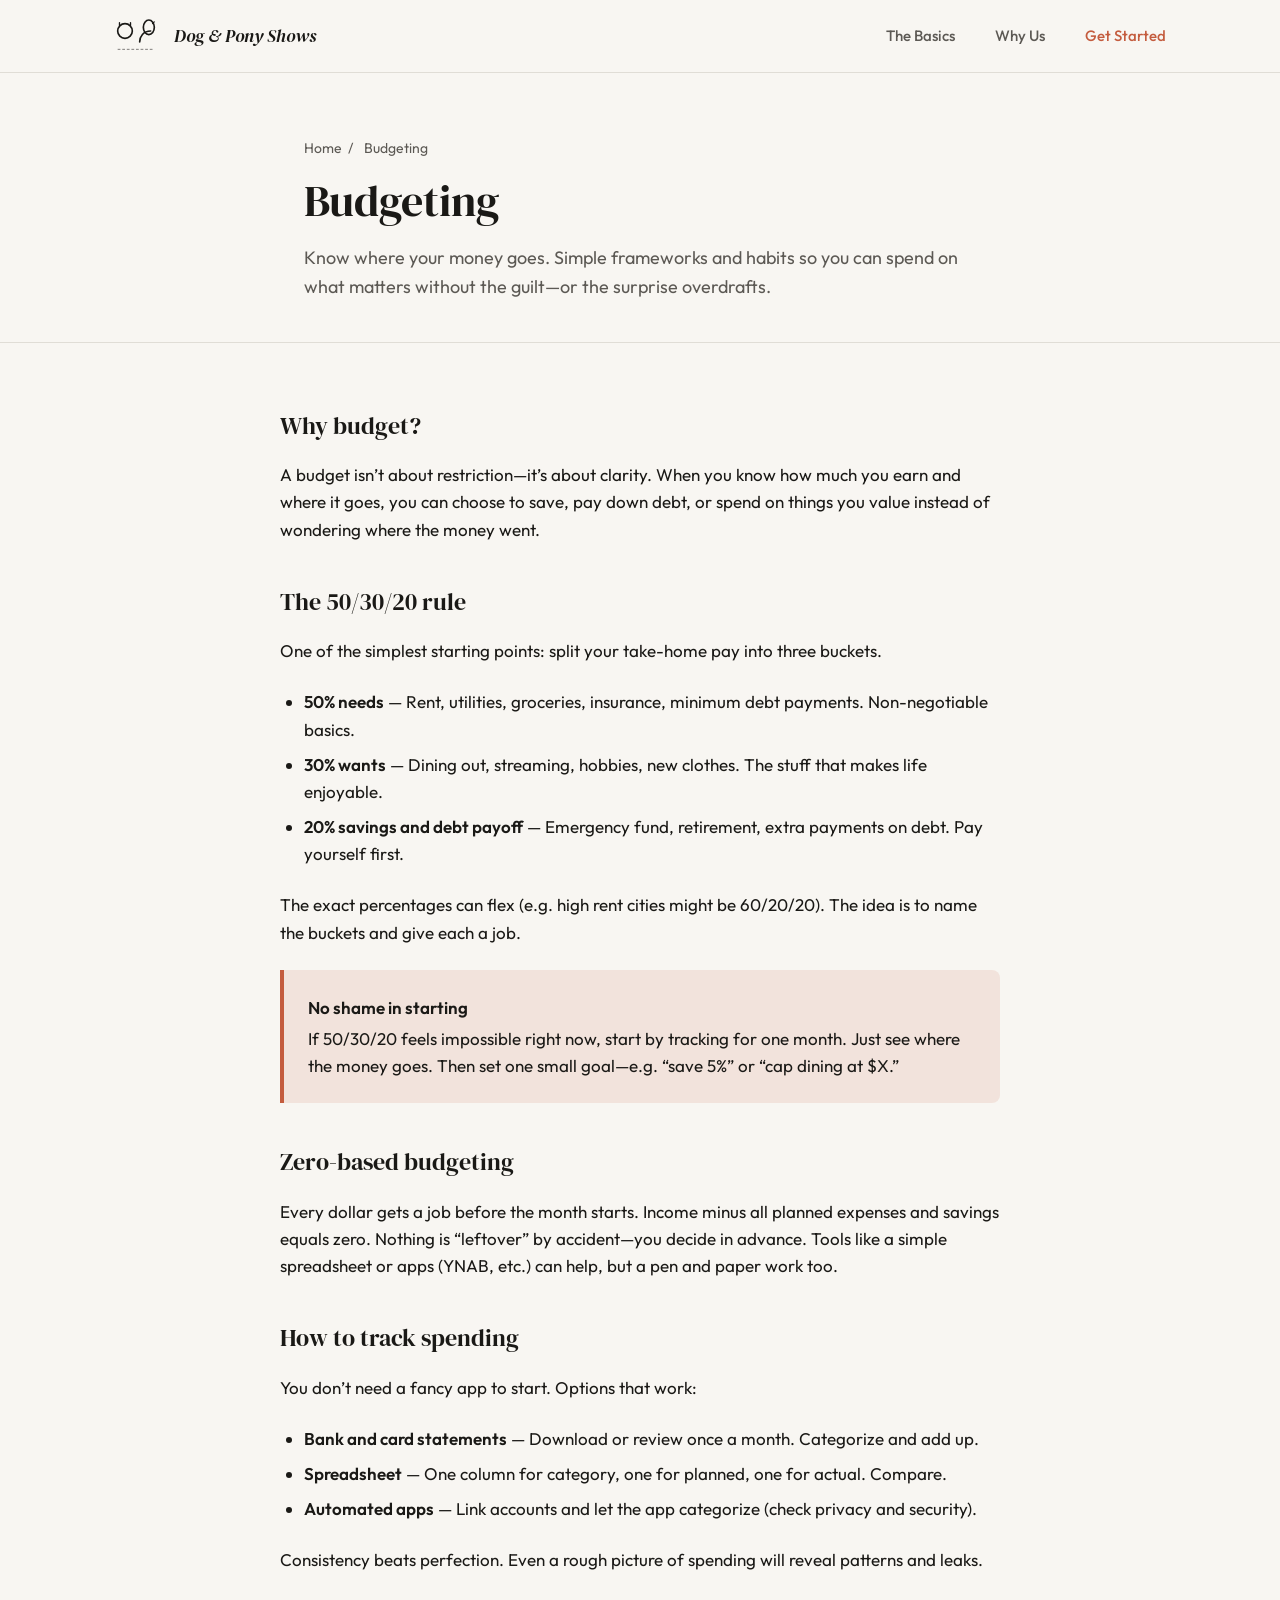
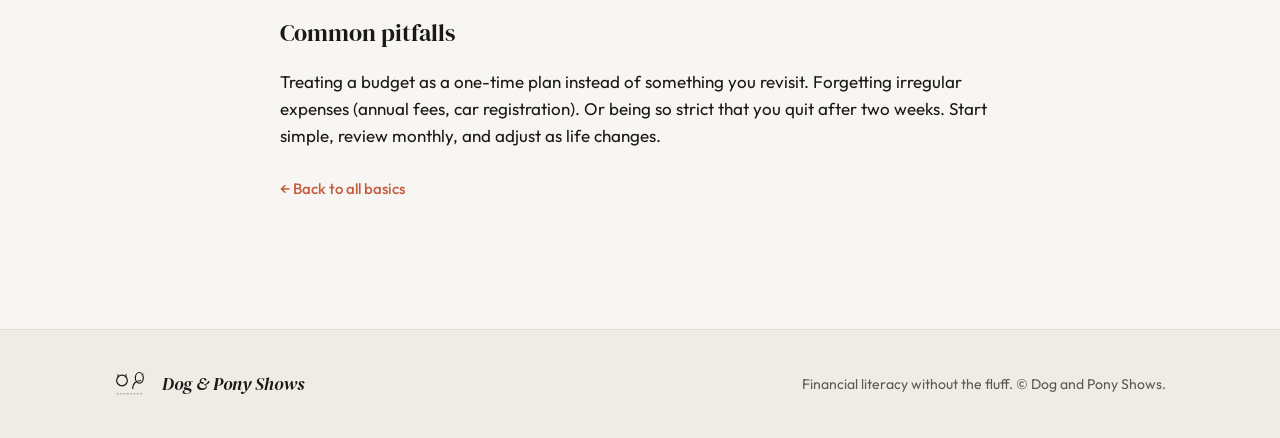
==== budgeting.html @ 1b129f69 "eee" ====
<!DOCTYPE html>
<html lang="en">
<head>
  <meta charset="UTF-8">
  <meta name="viewport" content="width=device-width, initial-scale=1.0">
  <title>Budgeting Basics | Dog & Pony Shows</title>
  <meta name="description" content="The 50/30/20 rule, zero-based budgeting, and how to track spending so you know where your money goes.">
  <link rel="icon" type="image/svg+xml" href="favicon.svg">
  <link rel="preconnect" href="https://fonts.googleapis.com">
  <link rel="preconnect" href="https://fonts.gstatic.com" crossorigin>
  <link href="https://fonts.googleapis.com/css2?family=DM+Serif+Display:ital@0;1&family=Outfit:wght@300;400;500;600;700&display=swap" rel="stylesheet">
  <link rel="stylesheet" href="styles.css">
</head>
<body>
  <header class="site-header">
    <div class="container header-inner">
      <a href="index.html" class="logo" aria-label="Dog and Pony Shows Home">
        <svg class="logo-mark" viewBox="0 0 48 40" fill="none" xmlns="http://www.w3.org/2000/svg" aria-hidden="true">
          <circle cx="12" cy="14" r="8" stroke="currentColor" stroke-width="1.8"/>
          <path d="M6 8v-3M18 8v-3" stroke="currentColor" stroke-width="1.5" stroke-linecap="round"/>
          <path d="M28 26c0-6 4-12 12-12" stroke="currentColor" stroke-width="1.8" stroke-linecap="round"/>
          <ellipse cx="38" cy="10" rx="6" ry="8" stroke="currentColor" stroke-width="1.8"/>
          <path d="M42 6l2-2" stroke="currentColor" stroke-width="1.2" stroke-linecap="round"/>
          <path d="M4 34h40" stroke="currentColor" stroke-width="1" stroke-dasharray="3 2" opacity="0.6"/>
        </svg>
        <span class="logo-text">Dog & Pony Shows</span>
      </a>
      <nav class="nav">
        <a href="index.html#basics">The Basics</a>
        <a href="index.html#about">Why Us</a>
        <a href="index.html#start" class="nav-cta">Get Started</a>
      </nav>
    </div>
  </header>

  <main>
    <section class="page-hero">
      <div class="container">
        <nav class="breadcrumb">
          <a href="index.html">Home</a><span>/</span><span>Budgeting</span>
        </nav>
        <h1 class="page-title">Budgeting</h1>
        <p class="page-intro">Know where your money goes. Simple frameworks and habits so you can spend on what matters without the guilt—or the surprise overdrafts.</p>
      </div>
    </section>

    <article class="article-body container">
      <h2>Why budget?</h2>
      <p>A budget isn’t about restriction—it’s about clarity. When you know how much you earn and where it goes, you can choose to save, pay down debt, or spend on things you value instead of wondering where the money went.</p>

      <h2>The 50/30/20 rule</h2>
      <p>One of the simplest starting points: split your take-home pay into three buckets.</p>
      <ul>
        <li><strong>50% needs</strong> — Rent, utilities, groceries, insurance, minimum debt payments. Non-negotiable basics.</li>
        <li><strong>30% wants</strong> — Dining out, streaming, hobbies, new clothes. The stuff that makes life enjoyable.</li>
        <li><strong>20% savings and debt payoff</strong> — Emergency fund, retirement, extra payments on debt. Pay yourself first.</li>
      </ul>
      <p>The exact percentages can flex (e.g. high rent cities might be 60/20/20). The idea is to name the buckets and give each a job.</p>

      <div class="tip">
        <strong>No shame in starting</strong>
        If 50/30/20 feels impossible right now, start by tracking for one month. Just see where the money goes. Then set one small goal—e.g. “save 5%” or “cap dining at $X.”
      </div>

      <h2>Zero-based budgeting</h2>
      <p>Every dollar gets a job before the month starts. Income minus all planned expenses and savings equals zero. Nothing is “leftover” by accident—you decide in advance. Tools like a simple spreadsheet or apps (YNAB, etc.) can help, but a pen and paper work too.</p>

      <h2>How to track spending</h2>
      <p>You don’t need a fancy app to start. Options that work:</p>
      <ul>
        <li><strong>Bank and card statements</strong> — Download or review once a month. Categorize and add up.</li>
        <li><strong>Spreadsheet</strong> — One column for category, one for planned, one for actual. Compare.</li>
        <li><strong>Automated apps</strong> — Link accounts and let the app categorize (check privacy and security).</li>
      </ul>
      <p>Consistency beats perfection. Even a rough picture of spending will reveal patterns and leaks.</p>

      <h2>Common pitfalls</h2>
      <p>Treating a budget as a one-time plan instead of something you revisit. Forgetting irregular expenses (annual fees, car registration). Or being so strict that you quit after two weeks. Start simple, review monthly, and adjust as life changes.</p>

      <p><a href="index.html#basics" class="back-link">← Back to all basics</a></p>
    </article>
  </main>

  <footer class="site-footer">
    <div class="container footer-inner">
      <a href="index.html" class="logo logo-footer">
        <svg class="logo-mark" viewBox="0 0 48 40" fill="none" xmlns="http://www.w3.org/2000/svg" aria-hidden="true">
          <circle cx="12" cy="14" r="8" stroke="currentColor" stroke-width="1.8"/>
          <path d="M6 8v-3M18 8v-3" stroke="currentColor" stroke-width="1.5" stroke-linecap="round"/>
          <path d="M28 26c0-6 4-12 12-12" stroke="currentColor" stroke-width="1.8" stroke-linecap="round"/>
          <ellipse cx="38" cy="10" rx="6" ry="8" stroke="currentColor" stroke-width="1.8"/>
          <path d="M42 6l2-2" stroke="currentColor" stroke-width="1.2" stroke-linecap="round"/>
          <path d="M4 34h40" stroke="currentColor" stroke-width="1" stroke-dasharray="3 2" opacity="0.6"/>
        </svg>
        <span class="logo-text">Dog & Pony Shows</span>
      </a>
      <p class="footer-tagline">Financial literacy without the fluff. &copy; Dog and Pony Shows.</p>
    </div>
  </footer>
</body>
</html>
---- styles.css ----
/* ============================================
   Dog & Pony Shows — Financial Literacy
   Professional, distinctive, no fluff
   ============================================ */

:root {
  --color-bg: #f8f6f2;
  --color-bg-alt: #efece6;
  --color-text: #1a1916;
  --color-text-muted: #5c5954;
  --color-accent: #c45c3e;
  --color-accent-hover: #a84a2f;
  --color-accent-soft: rgba(196, 92, 62, 0.12);
  --color-border: #e0ddd6;
  --font-display: 'DM Serif Display', Georgia, serif;
  --font-body: 'Outfit', -apple-system, BlinkMacSystemFont, sans-serif;
  --space-xs: 0.5rem;
  --space-sm: 1rem;
  --space-md: 1.5rem;
  --space-lg: 2.5rem;
  --space-xl: 4rem;
  --space-2xl: 6rem;
  --radius: 8px;
  --radius-lg: 12px;
  --shadow: 0 4px 20px rgba(26, 25, 22, 0.06);
  --shadow-hover: 0 8px 32px rgba(26, 25, 22, 0.1);
}

*,
*::before,
*::after {
  box-sizing: border-box;
}

html {
  scroll-behavior: smooth;
}

body {
  margin: 0;
  font-family: var(--font-body);
  font-size: 1.0625rem;
  line-height: 1.6;
  color: var(--color-text);
  background-color: var(--color-bg);
}

.container {
  width: 100%;
  max-width: 1100px;
  margin: 0 auto;
  padding: 0 var(--space-md);
}

/* ----- Header ----- */
.site-header {
  position: sticky;
  top: 0;
  z-index: 100;
  background: rgba(248, 246, 242, 0.92);
  backdrop-filter: blur(10px);
  border-bottom: 1px solid var(--color-border);
}

.header-inner {
  display: flex;
  align-items: center;
  justify-content: space-between;
  height: 72px;
}

.logo {
  display: inline-flex;
  align-items: center;
  gap: var(--space-sm);
  text-decoration: none;
  color: var(--color-text);
  font-weight: 600;
  font-size: 1.125rem;
  transition: color 0.2s;
}

.logo:hover {
  color: var(--color-accent);
}

.logo-mark {
  width: 44px;
  height: 37px;
  flex-shrink: 0;
}

.logo-text {
  font-family: var(--font-display);
  font-weight: 400;
  font-style: italic;
}

.nav {
  display: flex;
  align-items: center;
  gap: var(--space-lg);
}

.nav a {
  color: var(--color-text-muted);
  text-decoration: none;
  font-weight: 500;
  font-size: 0.9375rem;
  transition: color 0.2s;
}

.nav a:hover {
  color: var(--color-text);
}

.nav-cta {
  color: var(--color-accent) !important;
}

.nav-cta:hover {
  color: var(--color-accent-hover) !important;
}

/* ----- Hero ----- */
.hero {
  position: relative;
  padding: var(--space-2xl) 0;
  overflow: hidden;
}

.hero-inner {
  position: relative;
  z-index: 1;
}

.hero-tagline {
  font-size: 0.875rem;
  font-weight: 600;
  text-transform: uppercase;
  letter-spacing: 0.12em;
  color: var(--color-accent);
  margin: 0 0 var(--space-sm);
}

.hero-title {
  font-family: var(--font-display);
  font-size: clamp(2.25rem, 5vw, 3.5rem);
  font-weight: 400;
  line-height: 1.15;
  margin: 0 0 var(--space-md);
  max-width: 14ch;
}

.hero-desc {
  font-size: 1.1875rem;
  color: var(--color-text-muted);
  max-width: 42ch;
  margin: 0 0 var(--space-lg);
}

.btn {
  display: inline-block;
  padding: 0.875rem 1.75rem;
  font-family: var(--font-body);
  font-size: 1rem;
  font-weight: 600;
  text-decoration: none;
  border-radius: var(--radius);
  transition: background 0.2s, color 0.2s, transform 0.15s;
}

.btn-primary {
  background: var(--color-accent);
  color: #fff;
  border: none;
}

.btn-primary:hover {
  background: var(--color-accent-hover);
  transform: translateY(-1px);
}

.btn-secondary {
  background: transparent;
  color: var(--color-accent);
  border: 2px solid var(--color-accent);
}

.btn-secondary:hover {
  background: var(--color-accent-soft);
  transform: translateY(-1px);
}

.hero-accent {
  position: absolute;
  bottom: -20%;
  right: -10%;
  width: 55%;
  max-width: 500px;
  height: 70%;
  background: radial-gradient(ellipse at center, var(--color-accent-soft) 0%, transparent 70%);
  pointer-events: none;
}

/* ----- Social proof ----- */
.social-proof {
  padding: var(--space-xl) 0;
  background: var(--color-bg-alt);
  border-top: 1px solid var(--color-border);
  border-bottom: 1px solid var(--color-border);
}

.social-proof-text {
  text-align: center;
  font-size: 0.9375rem;
  color: var(--color-text-muted);
  margin: 0 0 var(--space-md);
}

.stat-row {
  display: flex;
  justify-content: center;
  gap: var(--space-xl);
  flex-wrap: wrap;
}

.stat {
  display: flex;
  flex-direction: column;
  align-items: center;
  gap: var(--space-xs);
}

.stat-num {
  font-family: var(--font-display);
  font-size: 2rem;
  font-weight: 400;
  color: var(--color-accent);
  line-height: 1;
}

.stat-label {
  font-size: 0.8125rem;
  color: var(--color-text-muted);
  text-transform: uppercase;
  letter-spacing: 0.06em;
}

/* ----- Basics (cards) ----- */
.basics {
  padding: var(--space-2xl) 0;
}

.section-title {
  font-family: var(--font-display);
  font-size: clamp(1.75rem, 3vw, 2.25rem);
  font-weight: 400;
  margin: 0 0 var(--space-xs);
}

.section-subtitle {
  color: var(--color-text-muted);
  margin: 0 0 var(--space-xl);
  max-width: 40ch;
}

.cards {
  display: grid;
  grid-template-columns: repeat(auto-fill, minmax(320px, 1fr));
  gap: var(--space-md);
}

.card {
  background: #fff;
  border: 1px solid var(--color-border);
  border-radius: var(--radius-lg);
  padding: var(--space-lg);
  transition: box-shadow 0.2s, border-color 0.2s;
}

.card-link {
  text-decoration: none;
  color: inherit;
  display: block;
  height: 100%;
}

.card-link:hover .card {
  box-shadow: var(--shadow-hover);
  border-color: var(--color-accent);
}

.card:hover {
  box-shadow: var(--shadow-hover);
  border-color: var(--color-accent);
}

.card-icon {
  font-size: 1.75rem;
  margin-bottom: var(--space-sm);
}

.card h3 {
  font-family: var(--font-display);
  font-size: 1.25rem;
  font-weight: 400;
  margin: 0 0 var(--space-sm);
}

.card p {
  margin: 0;
  font-size: 0.9375rem;
  color: var(--color-text-muted);
  line-height: 1.55;
}

/* ----- About ----- */
.about {
  padding: var(--space-2xl) 0;
  background: var(--color-bg-alt);
}

.about-inner {
  display: grid;
  gap: var(--space-xl);
}

.about-content h2 {
  font-family: var(--font-display);
  font-size: 1.75rem;
  font-weight: 400;
  margin: 0 0 var(--space-md);
}

.about-content p {
  margin: 0 0 var(--space-md);
  color: var(--color-text-muted);
  max-width: 55ch;
}

.about-list {
  margin: 0;
  padding-left: 1.25rem;
  color: var(--color-text-muted);
}

.about-list li {
  margin-bottom: var(--space-xs);
}

.pullquote {
  font-family: var(--font-display);
  font-size: 1.5rem;
  font-style: italic;
  line-height: 1.35;
  margin: 0;
  padding: var(--space-lg);
  border-left: 4px solid var(--color-accent);
  background: #fff;
  border-radius: 0 var(--radius) var(--radius) 0;
  color: var(--color-text);
}

/* ----- CTA ----- */
.cta {
  padding: var(--space-2xl) 0;
  text-align: center;
}

.cta h2 {
  font-family: var(--font-display);
  font-size: clamp(1.5rem, 3vw, 2rem);
  font-weight: 400;
  margin: 0 0 var(--space-sm);
}

.cta p {
  color: var(--color-text-muted);
  margin: 0 0 var(--space-lg);
}

/* ----- Footer ----- */
.site-footer {
  padding: var(--space-lg) 0;
  border-top: 1px solid var(--color-border);
  background: var(--color-bg-alt);
}

.footer-inner {
  display: flex;
  flex-wrap: wrap;
  align-items: center;
  justify-content: space-between;
  gap: var(--space-md);
}

.logo-footer .logo-mark {
  width: 32px;
  height: 27px;
}

.footer-tagline {
  font-size: 0.875rem;
  color: var(--color-text-muted);
  margin: 0;
}

/* ----- Article / topic pages ----- */
.page-hero {
  padding: var(--space-xl) 0 var(--space-lg);
  border-bottom: 1px solid var(--color-border);
}

.page-hero .container {
  max-width: 720px;
}

.breadcrumb {
  font-size: 0.875rem;
  margin-bottom: var(--space-sm);
}

.breadcrumb a {
  color: var(--color-text-muted);
  text-decoration: none;
}

.breadcrumb a:hover {
  color: var(--color-accent);
}

.breadcrumb span {
  color: var(--color-text-muted);
  margin: 0 0.35rem;
}

.page-title {
  font-family: var(--font-display);
  font-size: clamp(2rem, 4vw, 2.75rem);
  font-weight: 400;
  margin: 0 0 var(--space-sm);
  line-height: 1.2;
}

.page-intro {
  font-size: 1.125rem;
  color: var(--color-text-muted);
  margin: 0;
  line-height: 1.6;
}

.article-body {
  padding: var(--space-xl) 0;
  max-width: 720px;
  margin: 0 auto;
}

.article-body h2 {
  font-family: var(--font-display);
  font-size: 1.5rem;
  font-weight: 400;
  margin: var(--space-lg) 0 var(--space-sm);
}

.article-body h2:first-child {
  margin-top: 0;
}

.article-body h3 {
  font-size: 1.125rem;
  font-weight: 600;
  margin: var(--space-md) 0 var(--space-xs);
}

.article-body p {
  margin: 0 0 var(--space-md);
  color: var(--color-text);
}

.article-body ul,
.article-body ol {
  margin: 0 0 var(--space-md);
  padding-left: 1.5rem;
}

.article-body li {
  margin-bottom: var(--space-xs);
}

.article-body strong {
  font-weight: 600;
}

.back-link {
  display: inline-flex;
  align-items: center;
  gap: 0.35rem;
  color: var(--color-accent);
  font-weight: 500;
  text-decoration: none;
  font-size: 0.9375rem;
  margin-bottom: var(--space-lg);
}

.back-link:hover {
  color: var(--color-accent-hover);
}

.article-body .tip {
  background: var(--color-accent-soft);
  border-left: 4px solid var(--color-accent);
  padding: var(--space-md);
  border-radius: 0 var(--radius) var(--radius) 0;
  margin: var(--space-md) 0;
}

.article-body .tip strong {
  display: block;
  margin-bottom: 0.25rem;
}

/* ----- Responsive ----- */
@media (max-width: 768px) {
  .nav {
    gap: var(--space-md);
  }

  .nav a:not(.nav-cta) {
    display: none;
  }

  .hero {
    padding: var(--space-xl) 0;
  }

  .stat-row {
    gap: var(--space-lg);
  }

  .about-inner {
    grid-template-columns: 1fr;
  }

  .pullquote {
    font-size: 1.25rem;
  }

  .footer-inner {
    flex-direction: column;
    text-align: center;
  }
}
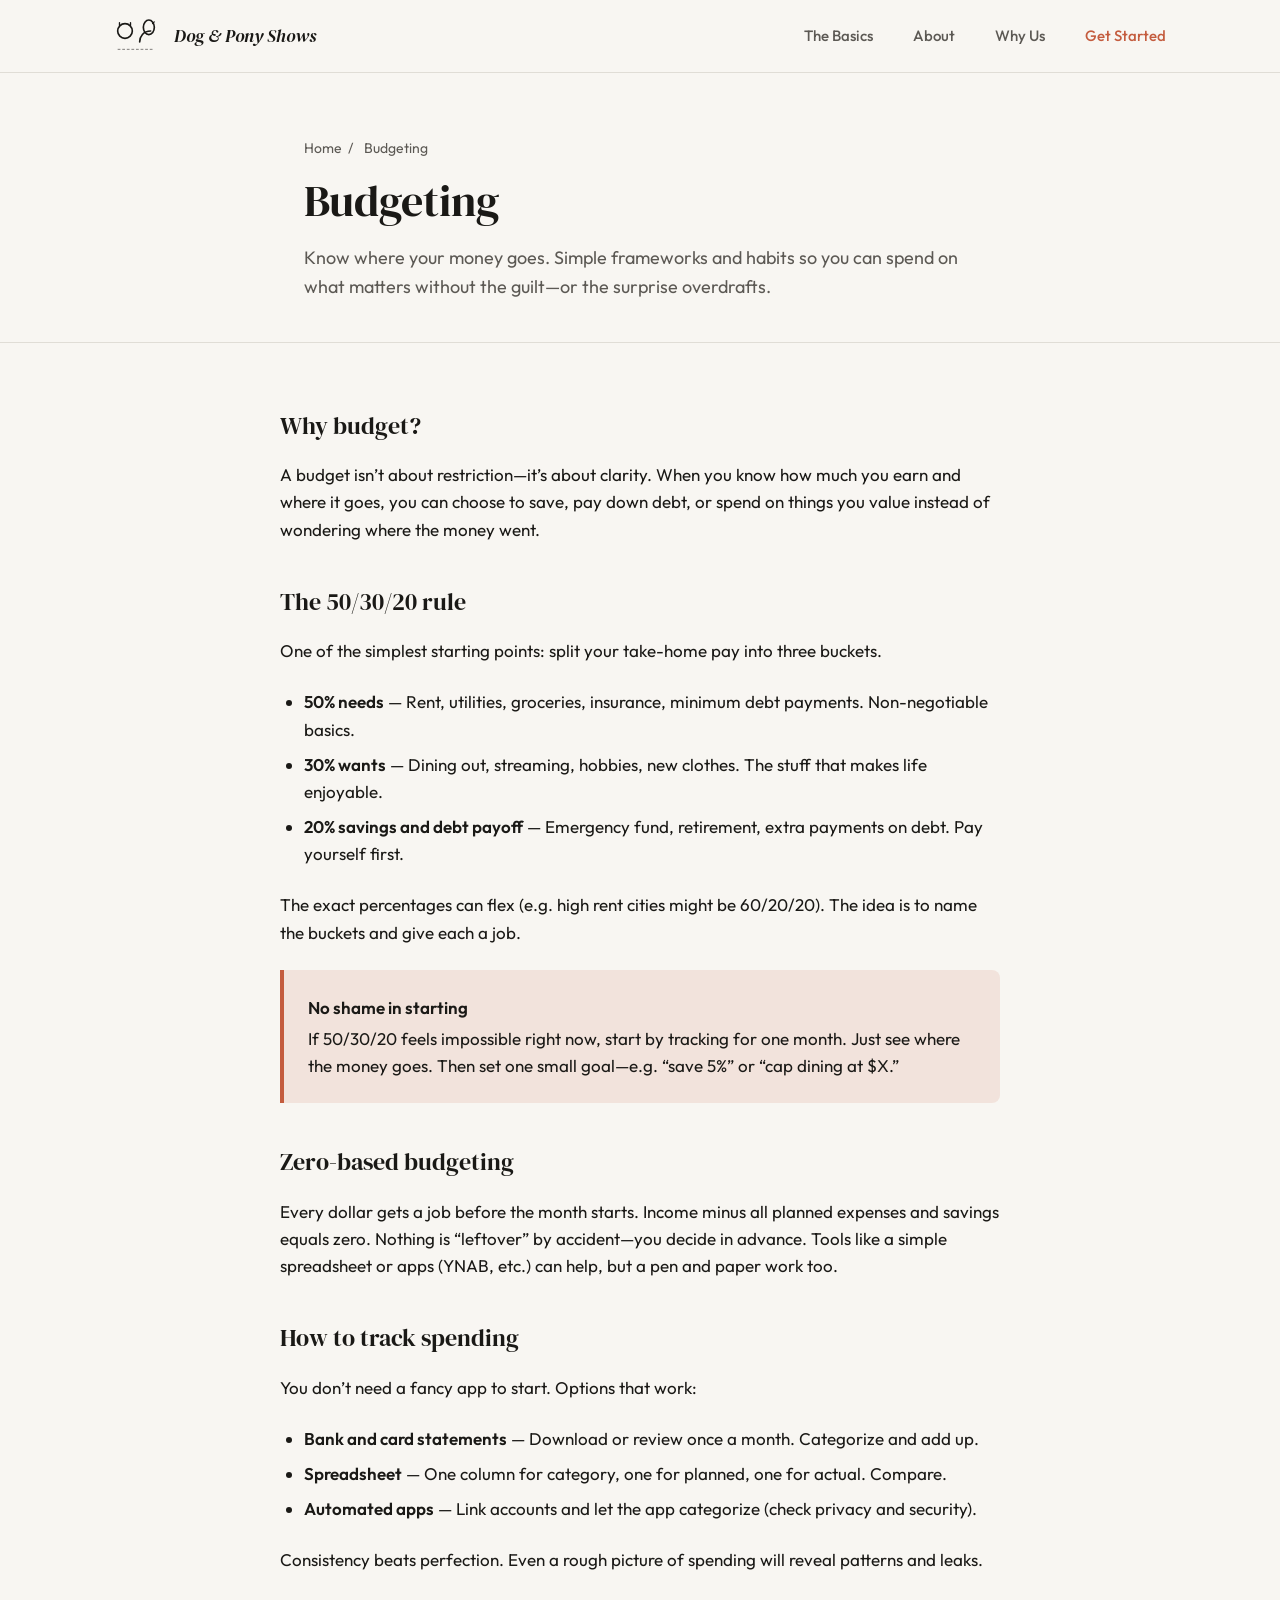
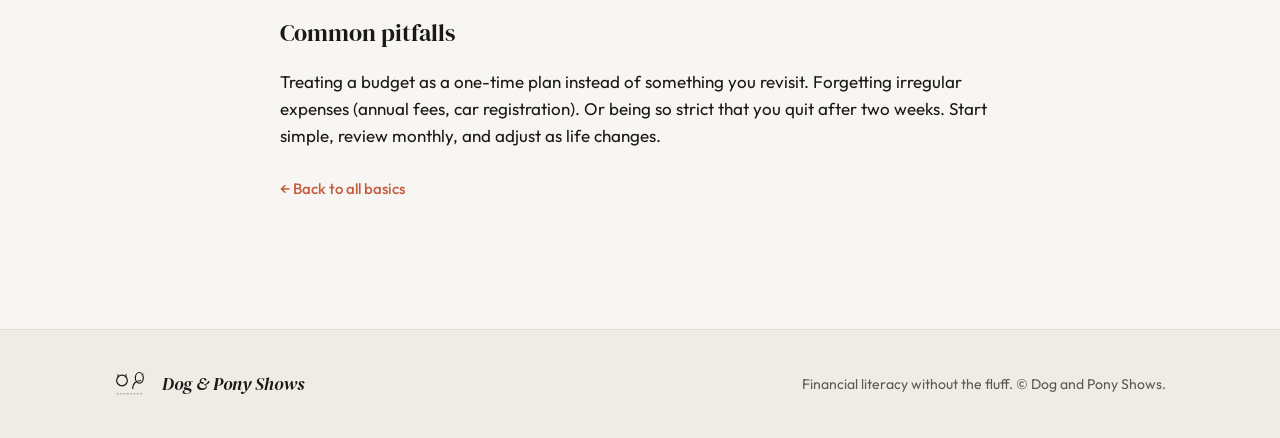
==== commit baaab3cf: "Add 'About' link to navigation in multiple HTML files and create .gitkeep for images directory" ====
--- a/budgeting.html
+++ b/budgeting.html
@@ -27,6 +27,7 @@
       </a>
       <nav class="nav">
         <a href="index.html#basics">The Basics</a>
+        <a href="index.html#about-me">About</a>
         <a href="index.html#about">Why Us</a>
         <a href="index.html#start" class="nav-cta">Get Started</a>
       </nav>
--- a/styles.css
+++ b/styles.css
@@ -269,6 +269,14 @@
   display: grid;
   grid-template-columns: repeat(auto-fill, minmax(320px, 1fr));
   gap: var(--space-md);
+  grid-auto-rows: 1fr;
+}
+
+.card-link {
+  text-decoration: none;
+  color: inherit;
+  display: block;
+  min-height: 100%;
 }
 
 .card {
@@ -277,13 +285,10 @@
   border-radius: var(--radius-lg);
   padding: var(--space-lg);
   transition: box-shadow 0.2s, border-color 0.2s;
-}
-
-.card-link {
-  text-decoration: none;
-  color: inherit;
-  display: block;
   height: 100%;
+  min-height: 220px;
+  display: flex;
+  flex-direction: column;
 }
 
 .card-link:hover .card {
@@ -313,6 +318,55 @@
   font-size: 0.9375rem;
   color: var(--color-text-muted);
   line-height: 1.55;
+  flex: 1;
+}
+
+/* ----- About me ----- */
+.about-me {
+  padding: var(--space-2xl) 0;
+  background: #fff;
+  border-top: 1px solid var(--color-border);
+}
+
+.about-me-inner {
+  display: grid;
+  grid-template-columns: 320px 1fr;
+  gap: var(--space-xl);
+  align-items: center;
+  max-width: 900px;
+}
+
+.about-me-photo {
+  position: relative;
+  aspect-ratio: 1;
+  max-width: 320px;
+  border-radius: var(--radius-lg);
+  overflow: hidden;
+  background: var(--color-bg-alt);
+}
+
+.about-me-photo img {
+  width: 100%;
+  height: 100%;
+  object-fit: cover;
+  display: block;
+}
+
+.about-me-content h2 {
+  font-family: var(--font-display);
+  font-size: 1.75rem;
+  font-weight: 400;
+  margin: 0 0 var(--space-md);
+}
+
+.about-me-content p {
+  margin: 0 0 var(--space-md);
+  color: var(--color-text-muted);
+  line-height: 1.6;
+}
+
+.about-me-content p:last-child {
+  margin-bottom: 0;
 }
 
 /* ----- About ----- */
@@ -550,4 +604,13 @@
     flex-direction: column;
     text-align: center;
   }
-}
+
+  .about-me-inner {
+    grid-template-columns: 1fr;
+    text-align: center;
+  }
+
+  .about-me-photo {
+    margin: 0 auto;
+  }
+}
